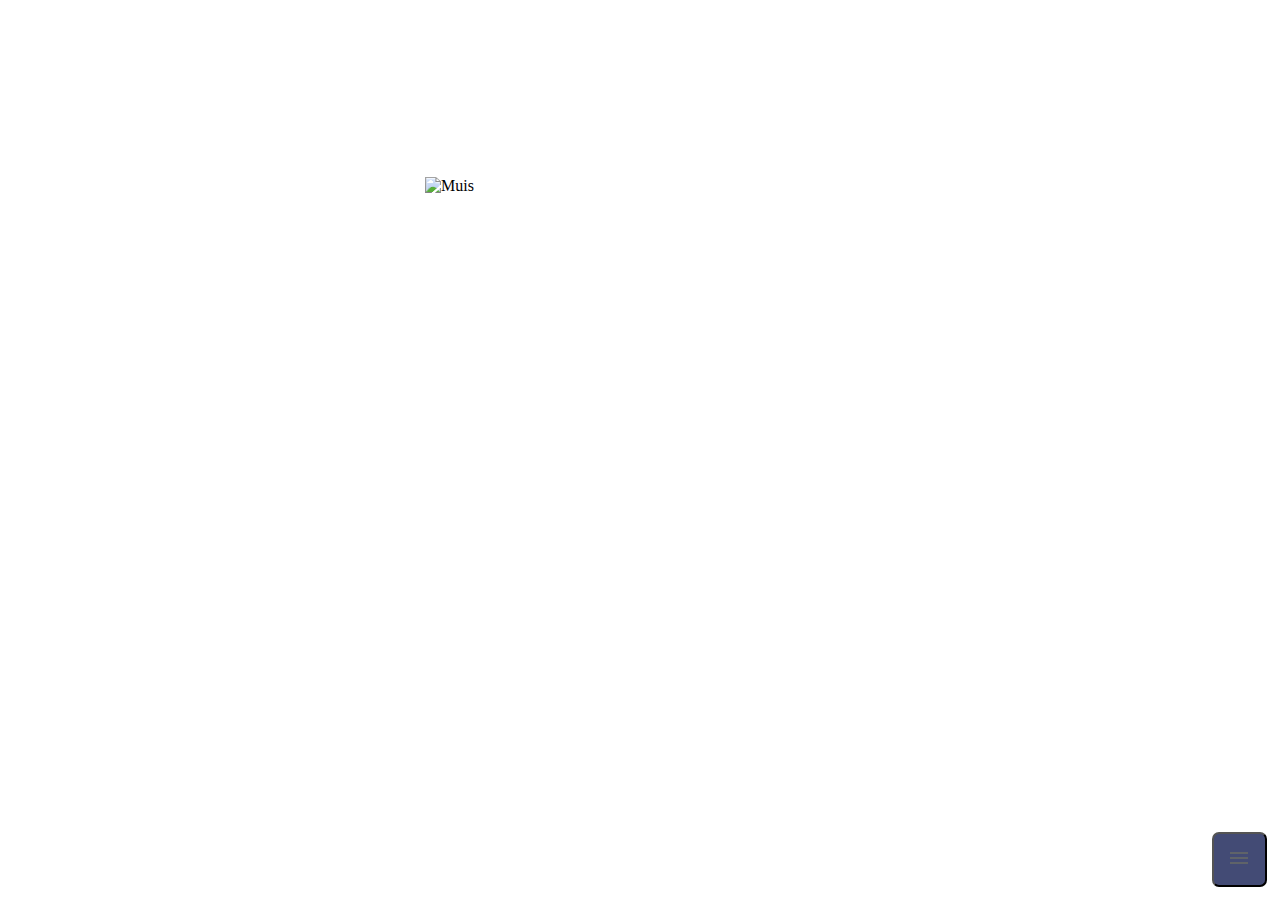
==== index.html @ abbf5bdf "button aangepast" ====
<!DOCTYPE html>
<html lang="en">
    <head>
        <meta charset="UTF-8">
        <meta name="viewport" content="width=device-width, initial-scale=1.0">
        <title> tumi mundo homepage</title>
        <link rel="stylesheet" href="styles.css">
        <script defer src="specificty.js"></script>
    </head>
    <body>  

        <h1>Today's listening</h1>
        <h2>
            <time> 00:00 </time>
        </h2>
        <p> Of your 5-minute goal</p>  
                
        <button><svg xmlns="http://www.w3.org/2000/svg" height="24px" viewBox="0 -960 960 960" width="24px" fill="#5f6368"><path d="M120-240v-80h720v80H120Zm0-200v-80h720v80H120Zm0-200v-80h720v80H120Z"/></svg></button>

<nav>
  <ul>
    <li><a href="index.html"><img src="../look-and-feel-corporate-identity/assets/home-button.png" width="120" alt="home-knop"></a> </li>
    <li><a href="lessons.html"><img src="../look-and-feel-corporate-identity/assets/lessons-button.png"  width="115px" alt="lessons-knop"></a> </li>
    <li><a href="profile.html"><img src="../look-and-feel-corporate-identity/assets/profile-button.png" width="120px" alt="profile-knop"></a> </li>
    <li><a href="statics.html"><img src="../look-and-feel-corporate-identity/assets/statics-button.png" width="105px" alt="statistics-knop"></a> </li>
    <li><a href="testing.html"><img src="../look-and-feel-corporate-identity/assets/testing-button.png" width="120px" alt="testing-knop"></a> </li>
  </ul>
</nav>

<img class="Muis"  src="../look-and-feel-corporate-identity/assets/tumi-mundo-muis.png" width="440"  alt="Muis"> 

 </body>
</html>
---- styles.css ----
*{
    margin: 0;
    Padding: 0;
}

body{
    min-height: 100vh;
    background-image: url(Tumi\ Mundo\ Huis.png);
    background-size: cover;
    background-repeat: no-repeat;
    background-position: center;
    font-family: Poppins;
    margin: 0;
}

img{
    margin-left: 600px ;
    margin-bottom: 5px;
}

h1 {
    margin-left: 555px;
    margin-top: 0px;
    font-size: 28px;
    color: #FFFFFF;
}

h2 {
    margin-left: 615px;
    margin-top: 8px;
    font-size: 28px;
    color: #FFFFFF;
}

p {
    margin-left: 550px;
    margin-top: 8px;
    font-size: 24px; 
    color: #FFFFFF;
}

.Muis{
    margin-left: 425px;
    margin-top: 70px

}
  
button {
    position: fixed;
    bottom: 1em;
    right: 1em;
    z-index: 10;
    border-radius: 7px;
    width: 55px;
    height: 55px;
    background: #434b75;
    color: #fff;
  }
  
nav {
    width: 100vw;
    height: 100vh;
    position: absolute;
    top: 0;
    clip-path: circle(0rem at calc(100% - 2rem) calc(100% - 3rem));
    transition: clip-path 0.5s ease-in-out; 
    background-color: rgba(0, 0, 0, 0.8);
  }
  
.show-menu {
    clip-path: circle(75%);
  }
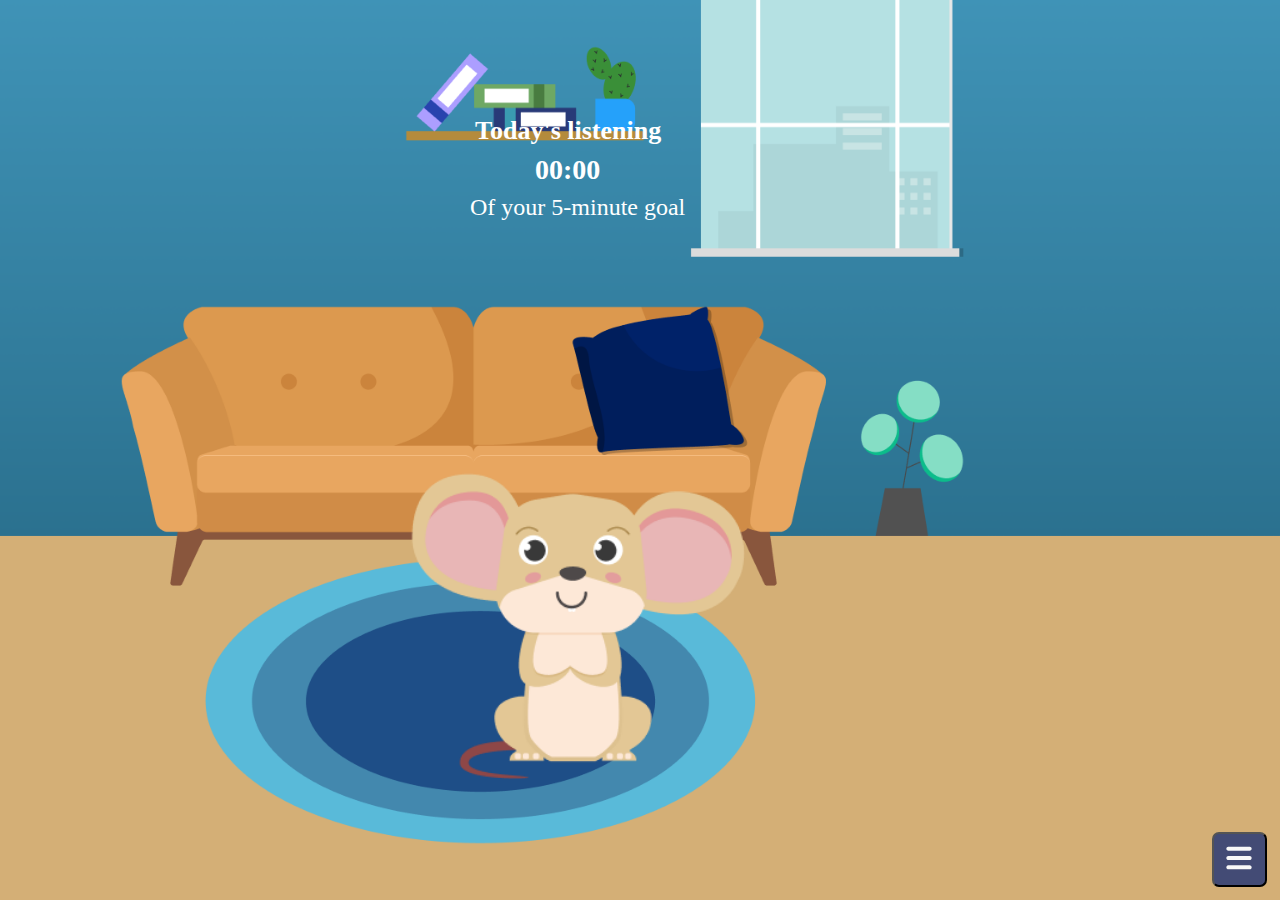
==== commit 63ac52ae: "html en css aangepast" ====
--- a/index.html
+++ b/index.html
@@ -4,30 +4,44 @@
         <meta charset="UTF-8">
         <meta name="viewport" content="width=device-width, initial-scale=1.0">
         <title> tumi mundo homepage</title>
-        <link rel="stylesheet" href="styles.css">
-        <script defer src="specificty.js"></script>
+        <link rel="stylesheet" href="styles.css"> 
+        <link rel="stylesheet" type="text/css" href="https://kitkatisvibing.github.io/look-and-feel-styleguide/tumimundo.css">
+        <script defer src="specificity.js"></script>
+        <link href="https://fonts.googleapis.com/css2?family=Poppins:ital,wght@0,100;0,200;0,300;0,400;0,500;0,600;0,700;0,800;0,900;1,100;1,200;1,300;1,400;1,500;1,600;1,700;1,800;1,900&display=swap" rel="stylesheet">
     </head>
-    <body>  
+  <body class="home-page">  
 
-        <h1>Today's listening</h1>
+    <section>
+      <h1>Today's listening</h1>
         <h2>
             <time> 00:00 </time>
         </h2>
         <p> Of your 5-minute goal</p>  
-                
-        <button><svg xmlns="http://www.w3.org/2000/svg" height="24px" viewBox="0 -960 960 960" width="24px" fill="#5f6368"><path d="M120-240v-80h720v80H120Zm0-200v-80h720v80H120Zm0-200v-80h720v80H120Z"/></svg></button>
+    </section>
 
-<nav>
-  <ul>
-    <li><a href="index.html"><img src="../look-and-feel-corporate-identity/assets/home-button.png" width="120" alt="home-knop"></a> </li>
-    <li><a href="lessons.html"><img src="../look-and-feel-corporate-identity/assets/lessons-button.png"  width="115px" alt="lessons-knop"></a> </li>
-    <li><a href="profile.html"><img src="../look-and-feel-corporate-identity/assets/profile-button.png" width="120px" alt="profile-knop"></a> </li>
-    <li><a href="statics.html"><img src="../look-and-feel-corporate-identity/assets/statics-button.png" width="105px" alt="statistics-knop"></a> </li>
-    <li><a href="testing.html"><img src="../look-and-feel-corporate-identity/assets/testing-button.png" width="120px" alt="testing-knop"></a> </li>
-  </ul>
-</nav>
+    <button class="menu-button"><svg width="32" height="32" viewBox="0 0 32 32" fill="none" xmlns="http://www.w3.org/2000/svg">
+      <g clip-path="url(#clip0_260_359)">
+      <path d="M26.6666 23.3333C27.1803 23.3335 27.6741 23.5314 28.0458 23.8858C28.4176 24.2403 28.6387 24.7241 28.6633 25.2372C28.688 25.7502 28.5144 26.2531 28.1784 26.6416C27.8424 27.0301 27.3699 27.2744 26.8586 27.324L26.6666 27.3333H5.33331C4.81969 27.333 4.32585 27.1352 3.95413 26.7807C3.58241 26.4263 3.3613 25.9424 3.33661 25.4294C3.31193 24.9164 3.48557 24.4135 3.82155 24.025C4.15753 23.6365 4.63009 23.3922 5.14131 23.3426L5.33331 23.3333H26.6666ZM26.6666 14C27.1971 14 27.7058 14.2107 28.0809 14.5857C28.4559 14.9608 28.6666 15.4695 28.6666 16C28.6666 16.5304 28.4559 17.0391 28.0809 17.4142C27.7058 17.7892 27.1971 18 26.6666 18H5.33331C4.80288 18 4.29417 17.7892 3.9191 17.4142C3.54403 17.0391 3.33331 16.5304 3.33331 16C3.33331 15.4695 3.54403 14.9608 3.9191 14.5857C4.29417 14.2107 4.80288 14 5.33331 14H26.6666ZM26.6666 4.66663C27.1971 4.66663 27.7058 4.87734 28.0809 5.25241C28.4559 5.62749 28.6666 6.13619 28.6666 6.66663C28.6666 7.19706 28.4559 7.70577 28.0809 8.08084C27.7058 8.45591 27.1971 8.66663 26.6666 8.66663H5.33331C4.80288 8.66663 4.29417 8.45591 3.9191 8.08084C3.54403 7.70577 3.33331 7.19706 3.33331 6.66663C3.33331 6.13619 3.54403 5.62749 3.9191 5.25241C4.29417 4.87734 4.80288 4.66663 5.33331 4.66663H26.6666Z" fill="#F8F8F8"/>
+      </g>
+      <defs>
+      <clipPath id="clip0_260_359">
+      <rect width="32" height="32" fill="white"/>
+      </clipPath>
+      </defs>
+      </svg>
+      </button>
 
-<img class="Muis"  src="../look-and-feel-corporate-identity/assets/tumi-mundo-muis.png" width="440"  alt="Muis"> 
+     <nav>
+       <ul>
+         <li><a href="index.html"><img src="./assets/home-button.png" width="120" alt="home-knop"></a> </li>
+         <li><a href="lessons.html"><img src="./assets/lessons-button.png"  width="115px" alt="lessons-knop"></a> </li>
+         <li><a href="profile.html"><img src="./assets/profile-button.png" width="120px" alt="profile-knop"></a> </li>
+         <li><a href="statistics.html"><img src="./assets/statics-button.png" width="105px" alt="statistics-knop"></a> </li>
+         <li><a href="testing.html"><img src="./assets/testing-button.png" width="120px" alt="testing-knop"></a> </li>
+       </ul>
+     </nav>
+
+     <img class="Muis" src="./assets/tumi-mundo-muis.png" width="350" alt="Muis">
 
  </body>
 </html> --- a/styles.css
+++ b/styles.css
@@ -2,71 +2,177 @@
     margin: 0;
     Padding: 0;
 }
-
-body{
+/* HOME PAGE */
+.home-page{
     min-height: 100vh;
     background-image: url(Tumi\ Mundo\ Huis.png);
     background-size: cover;
     background-repeat: no-repeat;
     background-position: center;
-    font-family: Poppins;
+    /* font-family: var(--font-poppins); */
     margin: 0;
+    display: grid;
+    justify-content: center;
+    align-items: center;
+    grid-template-rows: 1.5fr 2.5fr;
 }
 
-img{
-    margin-left: 600px ;
-    margin-bottom: 5px;
-}
 
 h1 {
-    margin-left: 555px;
-    margin-top: 0px;
-    font-size: 28px;
+    margin-left: 10px;
+    grid-column: 2;
+    grid-row: 1;
+    font-size: 26px;
     color: #FFFFFF;
 }
 
 h2 {
-    margin-left: 615px;
+    margin-left: 70px;
     margin-top: 8px;
     font-size: 28px;
     color: #FFFFFF;
+    
 }
 
 p {
-    margin-left: 550px;
+    margin-left: 5px;
     margin-top: 8px;
     font-size: 24px; 
     color: #FFFFFF;
 }
 
-.Muis{
-    margin-left: 425px;
-    margin-top: 70px
+.Muis {
+    margin-left: -20%;
+}
+  
+.menu-button {
+  position: fixed;
+  bottom: 1em;
+  right: 1em;
+  z-index: 10;
+  border-radius: 7px;
+  width: 55px;
+  height: 55px;
+  background: #434b75;
+}
+
+nav {
+  width: 100vw;
+  height: 100vh;
+  position: absolute;
+  top: 0;
+  clip-path: circle(0rem at calc(100% - 2rem) calc(100% - 3rem));
+  transition: clip-path 0.5s ease-in-out; 
+  background-color: rgba(0, 0, 0, 0.8);
+  display: grid;
+  justify-content: center;
+  align-items: center;
+}
+
+ul {
+    columns: 2;
+    column-gap: 50px;
+}
+
+.show-menu {
+  clip-path: circle(75%);
+}
+
+/* Statistics */
+.body-statistics{
+    min-height: 100vh;
+    background-color: #219b9b;
+    background-image: linear-gradient(#219b9b, #144C5E);
+    background-size: cover;
+    background-repeat: no-repeat;
+    font-family: poppins;
+    display: grid;
+    justify-content: center;
+    align-items: center;
+    grid-template-columns: 1.2fr 1.5fr;
+}
+
+.stat-h1 {
+    font-size: 32px;
+}
+
+.stat-h2 {
+    margin-left: 280px;
+    margin-top: 100px;
+}
+
+.stat-h3 {
+    color: #FFFFFF;
+    margin-left: 145px;
+    margin-top: 65px;
+    font-size: 24px;
+}
+
+.time {
+    margin-left: 175px;
+    font-size: 50px;
+}
+
+.stat-5-minute {
+    margin-left: 135px;
+    font-size: 22px;
+}
+
+.muis-op-bank {
+    margin-left: 25%;
+    margin-bottom: 50px;
+    grid-column: 2;
+   
+}
+
+.half-circle {
+    width: 450px;
+    height: 230px;
+    border-top-left-radius: 300px;
+    border-top-right-radius: 300px;
+    border: 10px solid #70CFAD;
+    border-bottom: 0;
+    position: absolute;
+    margin-left:160px;
+    margin-top: 5px;
+    margin-bottom: 100px;
 
 }
-  
-button {
-    position: fixed;
-    bottom: 1em;
-    right: 1em;
-    z-index: 10;
-    border-radius: 7px;
-    width: 55px;
-    height: 55px;
-    background: #434b75;
+
+.change-goal {
+    background-color: #27B16F;
     color: #fff;
-  }
-  
-nav {
-    width: 100vw;
-    height: 100vh;
-    position: absolute;
-    top: 0;
-    clip-path: circle(0rem at calc(100% - 2rem) calc(100% - 3rem));
-    transition: clip-path 0.5s ease-in-out; 
-    background-color: rgba(0, 0, 0, 0.8);
-  }
-  
-.show-menu {
-    clip-path: circle(75%);
-  }+    width: 220px;
+    height: 60px ;
+    padding: 10px 20px;
+    border-radius: 12px;
+    font-size: 22px;
+    border: none;
+    margin-top: 10%;
+}
+    
+.go-to-stories {
+    background-color: #9264F4;
+    color: #fff;
+    width: 220px;
+    height: 60px;
+    padding: 10px 20px;
+    border-radius: 12px;
+    font-size: 22px;
+    border: none;
+}
+
+.statistic-h2 {
+margin-left: 35%;
+}
+
+.stat-p {
+    margin-left: 25%;
+}
+
+section {
+    grid-column-start: 1;
+    grid-column-end: 3;
+}
+
+
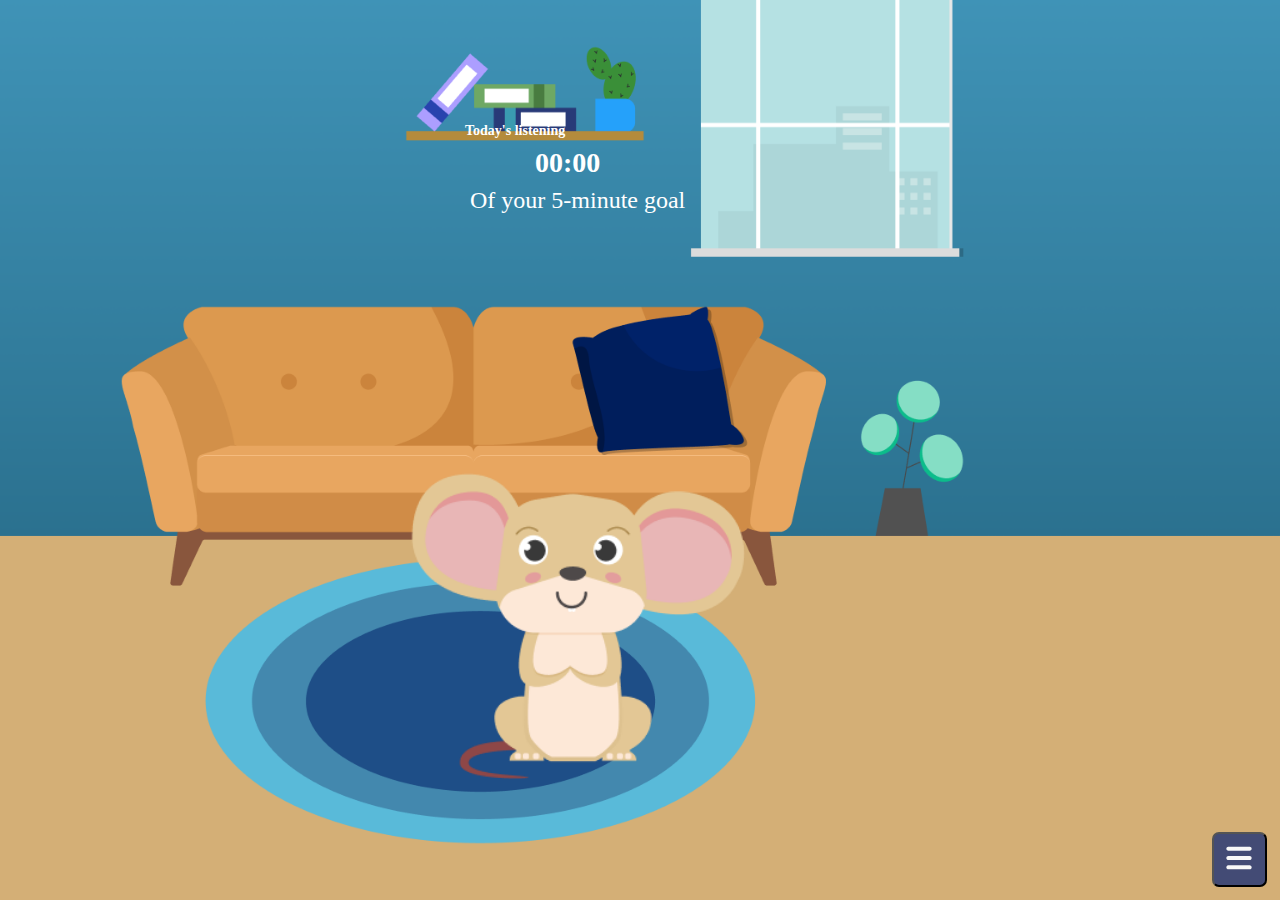
==== commit d42b2c65: "story-active toegevoegd" ====
--- a/index.html
+++ b/index.html
@@ -34,7 +34,7 @@
      <nav>
        <ul>
          <li><a href="index.html"><img src="./assets/home-button.png" width="120" alt="home-knop"></a> </li>
-         <li><a href="lessons.html"><img src="./assets/lessons-button.png"  width="115px" alt="lessons-knop"></a> </li>
+         <li><a href="story-active.html"><img src="./assets/lessons-button.png"  width="115px" alt="lessons-knop"></a> </li>
          <li><a href="profile.html"><img src="./assets/profile-button.png" width="120px" alt="profile-knop"></a> </li>
          <li><a href="statistics.html"><img src="./assets/statics-button.png" width="105px" alt="statistics-knop"></a> </li>
          <li><a href="testing.html"><img src="./assets/testing-button.png" width="120px" alt="testing-knop"></a> </li>
--- a/styles.css
+++ b/styles.css
@@ -9,7 +9,7 @@
     background-size: cover;
     background-repeat: no-repeat;
     background-position: center;
-    /* font-family: var(--font-poppins); */
+    font-family: var(--font-poppins);
     margin: 0;
     display: grid;
     justify-content: center;
@@ -19,10 +19,10 @@
 
 
 h1 {
-    margin-left: 10px;
+    margin-right: 200px;
     grid-column: 2;
     grid-row: 1;
-    font-size: 26px;
+    font-size: 14px;
     color: #FFFFFF;
 }
 
@@ -81,85 +81,170 @@
 /* Statistics */
 .body-statistics{
     min-height: 100vh;
-    background-color: #219b9b;
     background-image: linear-gradient(#219b9b, #144C5E);
     background-size: cover;
     background-repeat: no-repeat;
-    font-family: poppins;
+    font-family: var(--font-poppins);
     display: grid;
     justify-content: center;
     align-items: center;
     grid-template-columns: 1.2fr 1.5fr;
 }
 
-.stat-h1 {
-    font-size: 32px;
-}
-
-.stat-h2 {
-    margin-left: 280px;
-    margin-top: 100px;
-}
-
-.stat-h3 {
-    color: #FFFFFF;
-    margin-left: 145px;
-    margin-top: 65px;
-    font-size: 24px;
-}
-
-.time {
-    margin-left: 175px;
-    font-size: 50px;
-}
-
-.stat-5-minute {
-    margin-left: 135px;
-    font-size: 22px;
-}
-
-.muis-op-bank {
-    margin-left: 25%;
-    margin-bottom: 50px;
-    grid-column: 2;
-   
-}
-
-.half-circle {
-    width: 450px;
-    height: 230px;
+@media (min-width:500px) {
+    .body-statistics {
+        display: grid;
+        justify-content: center;
+        align-items: center;
+        grid-template-columns: 1.2fr 1.5fr;
+    }
+}
+
+/* .stat-h1 {
+    margin-left: 75px;
+    
+} */
+
+@media (min-width: 500px) {
+    .stat-h1 {
+        text-align: center;
+    }
+}
+
+
+/* .stat-h2 {
+    margin-left: 10px;
+    margin-top: 35px;
+} */
+
+@media (min-width:500px ) {
+    .stat-h2 {
+        margin-left: 280px;
+        margin-top: 100px;
+    }
+}
+
+
+/* .stat-h3 {
+    color: #FFFFFF;
+    margin-left: 40px;
+    margin-top: 30px;
+
+} */
+
+@media (min-width:500px) {
+    .stat-h3 {
+        color: #FFFFFF;
+        margin-left: 145px;
+        margin-top: 65px;
+        font-size: 24px;
+    }
+}
+
+/* .time {
+    margin-left: 85px;
+    font-size: 25px;
+    margin-top: 0px;
+} */
+
+@media (min-width:500px) {
+    .time {
+        margin-left: 175px;
+        font-size: 50px;
+    }
+}
+
+/* .stat-5-minute {
+    margin-left: 35px;
+    margin-top: 0px;
+} */
+
+@media (min-width:500px) {
+    .stat-5-minute {
+        margin-left: 135px;
+        font-size: 22px;
+    }
+}
+
+
+/* .muis-op-bank {
+   width: 250px; 
+   margin-left: 15%;
+   margin-top: 50%;
+} */
+
+@media (min-width:500px) {
+    .muis-op-bank {
+        width: 500px;
+        margin-left: 25%;
+        margin-bottom: 50px;
+        grid-column: 2;
+       
+    }
+}
+
+/* .half-circle {
+    width: 250px;
+    height: 125px; 
     border-top-left-radius: 300px;
     border-top-right-radius: 300px;
     border: 10px solid #70CFAD;
     border-bottom: 0;
-    position: absolute;
-    margin-left:160px;
-    margin-top: 5px;
-    margin-bottom: 100px;
-
-}
-
-.change-goal {
-    background-color: #27B16F;
-    color: #fff;
-    width: 220px;
-    height: 60px ;
-    padding: 10px 20px;
-    border-radius: 12px;
-    font-size: 22px;
-    border: none;
-    margin-top: 10%;
-}
-    
-.go-to-stories {
-    background-color: #9264F4;
-    color: #fff;
-    width: 220px;
-    height: 60px;
-    padding: 10px 20px;
-    border-radius: 12px;
-    font-size: 22px;
-    border: none;
+     position: absolute;
+    margin-left: 50px;
+    margin-top: 25px;
+    margin-bottom: px;
+
+} */
+
+@media (min-width:500px) {
+    .half-circle {
+        width: 450px;
+        height: 230px; 
+        border-top-left-radius: 300px;
+        border-top-right-radius: 300px;
+        border: 10px solid #70CFAD;
+        border-bottom: 0;
+         position: absolute;
+        margin-left:160px;
+        margin-top: 5px;
+        margin-bottom: 100px;
+    
+    }
+}
+
+/* .change-goal {
+    width: 125px;
+    
+} */
+
+@media (min-width: 500px) {
+    .change-goal {
+        width: 220px;
+        height: 60px ;
+        padding: 10px 20px;
+        border-radius: 12px;
+        font-size: 22px;
+        border: none;
+        margin-top: 10%;
+    }
+}
+    
+/* .go-to-stories {
+    margin-left: 125px;
+    width: 125px;
+    margin-bottom: px;
+} */
+
+@media (min-width:500px) {
+    .go-to-stories {
+        width: 220px;
+        height: 60px;
+        padding: 10px 20px;
+        border-radius: 12px;
+        font-size: 22px;
+        border: none;
+    }
 }
 
 .statistic-h2 {
@@ -170,7 +255,7 @@
     margin-left: 25%;
 }
 
-section {
+ section {
     grid-column-start: 1;
     grid-column-end: 3;
 }
